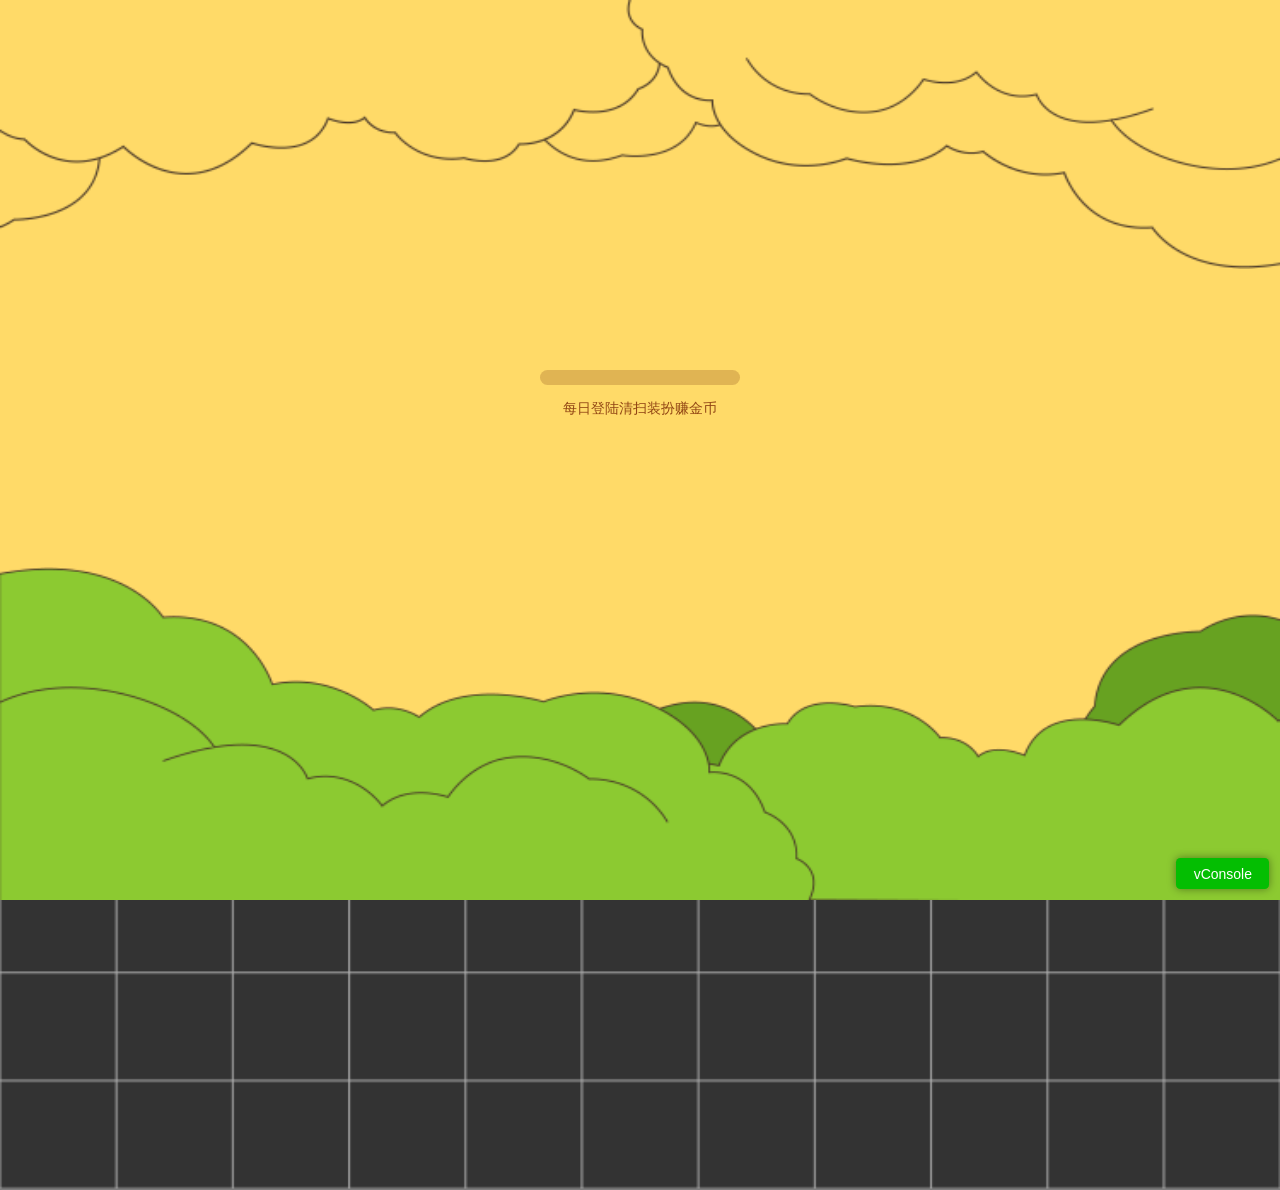
==== build-templates/web-mobile/index.html @ 9102af76 "模板" ====
<!DOCTYPE html>
<html>
<head>
	<meta charset="utf-8">

	<title>常耕耘 常收获</title>

	<!--http://www.html5rocks.com/en/mobile/mobifying/-->
	<meta name="viewport"
				content="width=device-width,user-scalable=no,initial-scale=1, minimum-scale=1,maximum-scale=1"/>

	<!--https://developer.apple.com/library/safari/documentation/AppleApplications/Reference/SafariHTMLRef/Articles/MetaTags.html-->
	<meta name="apple-mobile-web-app-capable" content="yes">
	<meta name="apple-mobile-web-app-status-bar-style" content="black-translucent">
	<meta name="format-detection" content="telephone=no">

	<!-- force webkit on 360 -->
	<meta name="renderer" content="webkit"/>
	<meta name="force-rendering" content="webkit"/>
	<!-- force edge on IE -->
	<meta http-equiv="X-UA-Compatible" content="IE=edge,chrome=1"/>
	<meta name="msapplication-tap-highlight" content="no">

	<!-- force full screen on some browser -->
	<meta name="full-screen" content="yes"/>
	<meta name="x5-fullscreen" content="true"/>
	<meta name="360-fullscreen" content="true"/>
	
	<!-- force screen orientation on some browser -->
	<meta name="screen-orientation" content=""/>
	<meta name="x5-orientation" content="">

	<!--fix fireball/issues/3568 -->
	<!--<meta name="browsermode" content="application">-->
	<meta name="x5-page-mode" content="app">

	<!--<link rel="apple-touch-icon" href=".png" />-->
	<!--<link rel="apple-touch-icon-precomposed" href=".png" />-->

	<link rel="stylesheet" type="text/css" href="style-mobile.css"/>
	<link rel="icon" href="favicon.ico"/>
</head>
<body>
	<canvas id="GameCanvas" oncontextmenu="event.preventDefault()" tabindex="0"></canvas>
	<!-- <div id="splash">
		<div class="progress-bar stripes">
			<span style="width: 0%"></span>
		</div>
	</div> -->

	<div id="splash">
		<div class="sp-bg"></div>

		<div class="bg-top">
			<div class="bgtopcontainer">
				<div class="bgtopbracket"></div>
				<div class="bgtop"></div>
			</div>
		</div>
		<div class="bg-bottom">
			<div class="bgbottomcontainer">
				<div class="bgbottombracket"></div>
				<div class="bgbottom"></div>
			</div>
		</div>


		<div class="splash-top">
			<div class="cloudcontainer">
				<div class="cloudbracket"></div>
				<div class="cloud"></div>
			</div>
		</div>
		<div class="splash-bottom">
			<div class="grasscontainer">
				<div class="grassbracket"></div>
				<div class="grass"></div>
			</div>
		</div>




		<!-- <div class="sp-cloud"></div>
		<div class="sp-grass"></div> -->
		<div class="progress-container">
			<div class="bar" style="width: 0%"></div>
		</div>
		<div id="tips" class="tips">每⽇登陆清扫装扮赚⾦币</div>
	</div>

<script src="src/settings.js" charset="utf-8"></script>
<script src="vconsole.min.js"></script>
<script src="main.js" charset="utf-8"></script>

<script type="text/javascript">
	console.log('------测试测试');
</script>

<script type="text/javascript">
(function () {
	// open web debugger console
	if (typeof VConsole !== 'undefined') {
			window.vConsole = new VConsole();
	}

	var debug = window._CCSettings.debug;
	// var splash = document.getElementById('splash');
	// splash.style.display = 'block';




	function loadScript (moduleName, cb) {
		function scriptLoaded () {
				document.body.removeChild(domScript);
				domScript.removeEventListener('load', scriptLoaded, false);
				cb && cb();
		};
		var domScript = document.createElement('script');
		domScript.async = true;
		domScript.src = moduleName;
		domScript.addEventListener('load', scriptLoaded, false);
		document.body.appendChild(domScript);
	}

	loadScript(debug ? 'cocos2d-js.js' : 'cocos2d-js-min.js', function () {
		if (CC_PHYSICS_BUILTIN || CC_PHYSICS_CANNON) {
			loadScript(debug ? 'physics.js' : 'physics-min.js', window.boot);
		}
		else {
			window.boot();
		}
	});
})();
</script>
</body>
</html>
---- build-templates/web-mobile/style-mobile.css ----
html {
	-ms-touch-action: none;
}

body, canvas, div {
	display: block;
	outline: none;
	-webkit-tap-highlight-color: rgba(0, 0, 0, 0);

	user-select: none;
	-moz-user-select: none;
	-webkit-user-select: none;
	-ms-user-select: none;
	-khtml-user-select: none;
	-webkit-tap-highlight-color: rgba(0, 0, 0, 0);
}

/* Remove spin of input type number */
input::-webkit-outer-spin-button,
input::-webkit-inner-spin-button {
	/* display: none; <- Crashes Chrome on hover */
	-webkit-appearance: none;
	margin: 0; /* <-- Apparently some margin are still there even though it's hidden */
}

body {
	position: absolute;
	top: 0;
	left: 0;
	width: 100%;
	height: 100%;
	padding: 0;
	border: 0;
	margin: 0;

	cursor: default;
	color: #888;
	background-color: #333;

	text-align: center;
	font-family: Helvetica, Verdana, Arial, sans-serif;

	display: flex;
	flex-direction: column;
	
	/* fix bug: https://github.com/cocos-creator/2d-tasks/issues/791 */
	/* overflow cannot be applied in Cocos2dGameContainer, 
	otherwise child elements will be hidden when Cocos2dGameContainer rotated 90 deg */
	overflow: hidden;
}

#Cocos2dGameContainer {
	position: absolute;
	margin: 0;
	left: 0px;
	top: 0px;

	display: -webkit-box;
	-webkit-box-orient: horizontal;
	-webkit-box-align: center;
	-webkit-box-pack: center;
}

canvas {
	background-color: rgba(0, 0, 0, 0);
}

a:link, a:visited {
	color: #666;
}

a:active, a:hover {
	color: #666;
}

p.header {
	font-size: small;
}

p.footer {
	font-size: x-small;
}


.progress-bar {
	background-color: #1a1a1a;
	position: absolute;
	left: 25%;
	top: 80%;
	height: 14px;
	padding: 5px;
	width: 50%;
	/*margin: 0 -175px;         */
	border-radius: 5px;
	box-shadow: 0 1px 5px #000 inset, 0 1px 0 #444;
}

.progress-bar span {
	display: block;
	height: 100%;
	border-radius: 3px;
	box-shadow: 0 1px 0 rgba(255, 255, 255, 0.5) inset;
	transition: width 0.4s ease-in-out;
	background-color: #34c2e3;
}

.stripes span {
	background-size: 30px 30px;
	background-image: linear-gradient(
		135deg,
		rgba(255, 255, 255, 0.15) 25%,
		transparent 25%,
		transparent 50%,
		rgba(255, 255, 255, 0.15) 50%,
		rgba(255, 255, 255, 0.15) 75%,
		transparent 75%,
		transparent
	);

	animation: animate-stripes 1s linear infinite;
}

@keyframes animate-stripes {
	0% {
		background-position: 0 0;
	}
	100% {
		background-position: 60px 0;
	}
}

#splash {
	position: absolute;
	top: 0;
	left: 0;
	width: 100%;
	height: 100%;
	background: #FFCF29;
	color: #fff;
	text-align: center;
	font-size: 12px;
	font-weight: bold;
	line-height: 15px;
	color: rgba(255, 255, 255, 1);
	text-align: center;
	text-shadow: 0px 1px 2px 0px rgba(151, 65, 0, 0.5);
}

.panda {
	position: absolute;
	left: 50%;
	margin-left: -65px;
	top: 190px;
	background: url("./panda.png") no-repeat;
	background-size: 130px 150px;
	width: 130px;
	height: 150px;
}


.splash-bottom .grasscontainer{
	width: 100%;
	position: absolute;
	overflow: hidden;
	bottom: 0;
}

.grassbracket {
	margin-top: 26%;
}

.grass {
	width: 100%;
	height: 100%;
	position: absolute;
	bottom: 0;
	background-image: url("./sp_grass.png");
	background-repeat: no-repeat;
	background-size: 100% 100%;
	margin: 0 auto;
}

.splash-top .cloudcontainer {
	width: 100%;
	position: absolute;
	overflow: hidden;
	top: 0;
}
.cloudbracket {
	margin-top: 21%;
}

.cloud {
	width: 100%;
	height: 100%;
	position: absolute;
	bottom: 0;
	background-image: url("./sp_cloud.png");
	background-repeat: no-repeat;
	background-size: 100% 100%;
	margin: 0 auto;
}


.bg-top .bgtopcontainer {
	width: 100%;
	position: absolute;
	overflow: hidden;
	top: 0;
}

.bgtopbracket {
	margin-top: 93%;
}

.bgtop {
	width: 100%;
	height: 100%;
	position: absolute;
	bottom: 0;
	background-image: url("./bg_top.png");
	background-repeat: no-repeat;
	background-size: 100% 100%;
	margin: 0 auto;
}


.bg-bottom .bgbottomcontainer {
	width: 100%;
	position: absolute;
	overflow: hidden;
	bottom: 0;
}

.bgbottombracket {
	margin-top: 160%;
}
.bgbottom {
	width: 100%;
	height: 100%;
	position: absolute;
	bottom: 0;
	background-image: url("./bg_bottom.png");
	background-repeat: no-repeat;
	background-size: 100% 100%;
	margin: 0 auto;
}

.progress-container {
	position: absolute;
	left: 50%;
	margin-left: -100px;
	top: 370px;
	width: 200px;
	height: 15px;
	background-color: rgba(99, 28, 0, 0.2);
	border-radius: 7.5px;
}

.bar {
	width: 100%;
	background: url("./process-bar.png") no-repeat;
	height: 15px;
	background-size: cover;
}

.tips {
	position: absolute;
	left: 0;
	top: 400px;
	text-align: center;
	font-size: 14px;
	font-weight: 400;
	width: 100%;
	line-height: 17px;
	color: rgba(146, 70, 20, 1);
	text-align: center;
}
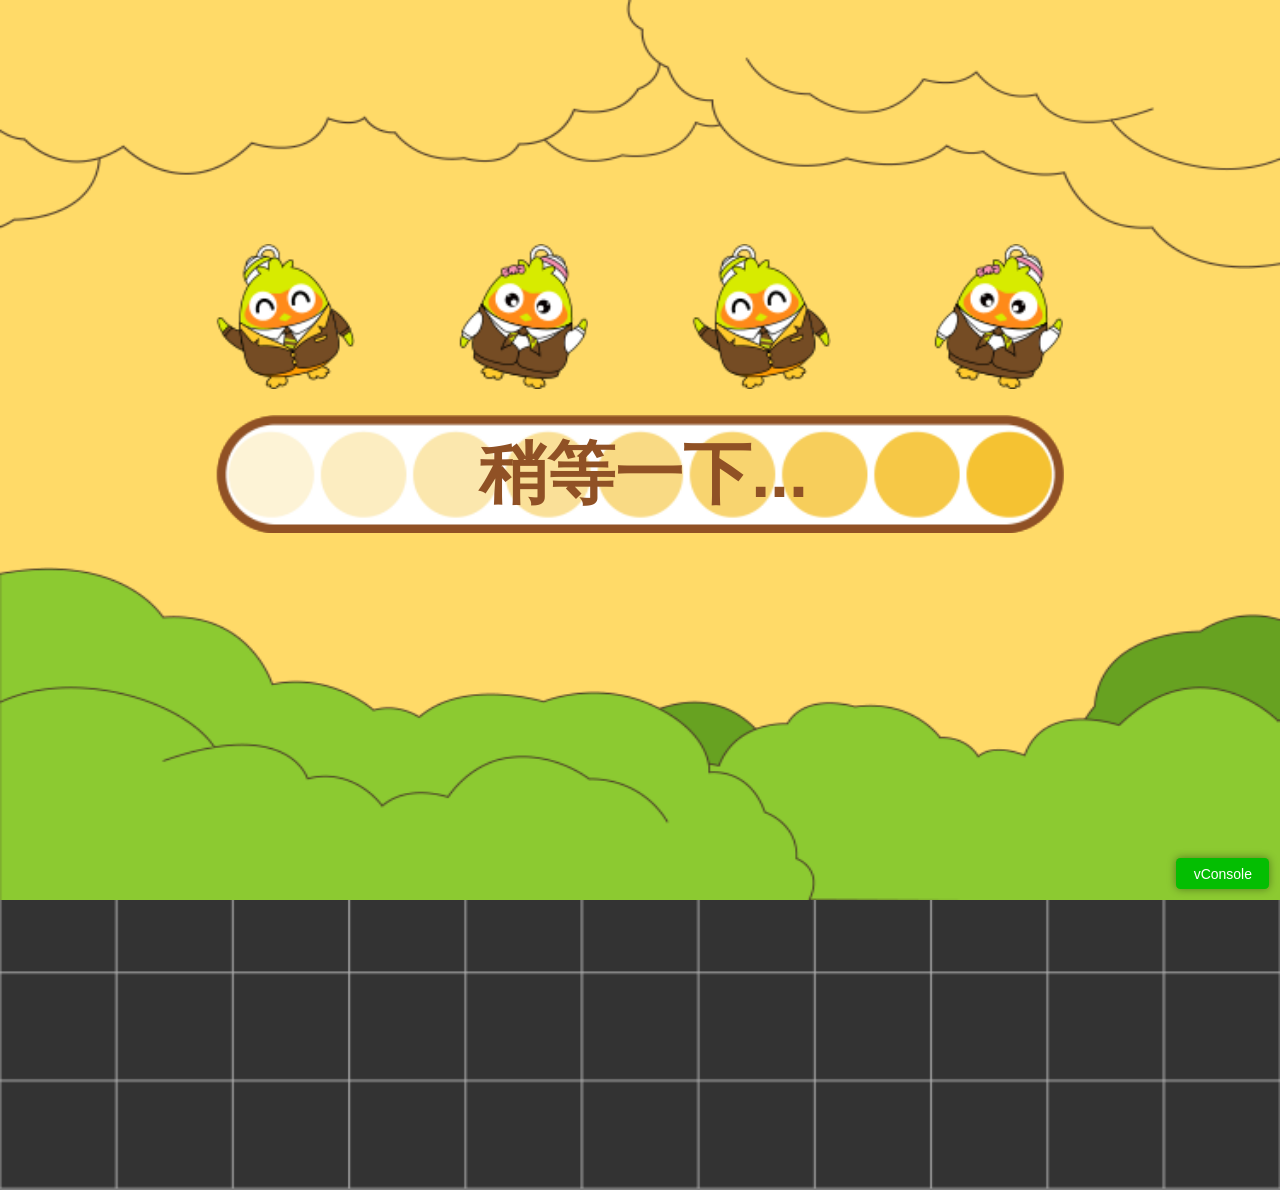
==== commit d4116e87: "模板修改" ====
--- a/build-templates/web-mobile/index.html
+++ b/build-templates/web-mobile/index.html
@@ -42,11 +42,28 @@
 </head>
 <body>
 	<canvas id="GameCanvas" oncontextmenu="event.preventDefault()" tabindex="0"></canvas>
-	<!-- <div id="splash">
-		<div class="progress-bar stripes">
-			<span style="width: 0%"></span>
-		</div>
-	</div> -->
+
+	<script type="text/javascript">
+		console.log('------测试测试111');
+		// 封装一个根据屏幕尺寸自动改变html的font-size大小的函数
+		function rem() {
+			//获取html的宽度
+			console.log('------测试测试222');
+			let htmlW = document.documentElement.clientWidth;
+			// 获取body的宽度
+			let bodyW = document.body.clientWidth;
+			// 兼容处理
+			let W = htmlW||bodyW;
+			// 设置html的font-size大小
+			// 因为设计图尺寸是750，所以平分，这样*100之后，1rem就等于100px;
+			document.documentElement.style.fontSize = (W / 750 * 100) + 'px';
+			// 定义屏幕宽度改变时触发
+			window.onresize = function () {rem()}
+			// 设置初始触发一次rem()
+		}
+		rem();
+	</script>
+
 
 	<div id="splash">
 		<div class="sp-bg"></div>
@@ -78,25 +95,40 @@
 			</div>
 		</div>
 
-
-
-
-		<!-- <div class="sp-cloud"></div>
-		<div class="sp-grass"></div> -->
 		<div class="progress-container">
-			<div class="bar" style="width: 0%"></div>
+			<div class="changlai-container">
+				<div class="changlai"></div>
+				<div class="changwang"></div>
+				<div class="changlai"></div>
+				<div class="changwang"></div>
+			</div>
+			<div class="bar-bg"></div>
+			<!-- <div class="bar" style="width: 80%"></div> -->
+			<div class="bar"></div>
+			<div id="tips" class="tips">稍等一下...</div>
 		</div>
-		<div id="tips" class="tips">每⽇登陆清扫装扮赚⾦币</div>
 	</div>
-
 <script src="src/settings.js" charset="utf-8"></script>
 <script src="vconsole.min.js"></script>
 <script src="main.js" charset="utf-8"></script>
-
 <script type="text/javascript">
-	console.log('------测试测试');
+	let tips = document.getElementById('tips');
+	let count = 1;
+	setInterval(()=> {
+		if(count === 1) {
+			tips.innerText = '稍等一下.';
+		} else if(count === 2) {
+			tips.innerText = '稍等一下..';
+		} else if(count === 3) {
+			tips.innerText = '稍等一下...';
+		}
+		count++;
+		if(count >= 4) {
+			count = 1;
+		}
+	}, 300);
+	
 </script>
-
 <script type="text/javascript">
 (function () {
 	// open web debugger console
@@ -107,9 +139,6 @@
 	var debug = window._CCSettings.debug;
 	// var splash = document.getElementById('splash');
 	// splash.style.display = 'block';
-
-
-
 
 	function loadScript (moduleName, cb) {
 		function scriptLoaded () {
--- a/build-templates/web-mobile/style-mobile.css
+++ b/build-templates/web-mobile/style-mobile.css
@@ -233,6 +233,7 @@
 }
 
 .bgbottombracket {
+	/* 150%小屏幕更合适 */
 	margin-top: 160%;
 }
 .bgbottom {
@@ -249,30 +250,108 @@
 .progress-container {
 	position: absolute;
 	left: 50%;
-	margin-left: -100px;
-	top: 370px;
-	width: 200px;
-	height: 15px;
-	background-color: rgba(99, 28, 0, 0.2);
-	border-radius: 7.5px;
+	/* margin-left: -100px; */
+	transform: translateX(-50%);
+	top: 30%;
+	height: 1.54rem;
+	width: 4.96rem;
+	display: block;
+}
+
+.changlai-container {
+	position: absolute;
+	left: 0;
+	
+	top: -.15rem;
+	height: .85rem;
+	width: 100%;
+	display: flex;
+	flex-wrap:nowrap;
+	justify-content: space-between;
+	/* display: block; */
+}
+
+.changlai {
+	display: block;
+	/* position: absolute; */
+	background: url("./sp_changlai.png") no-repeat;
+	height: .85rem;
+	width: .81rem;
+	background-size: 100%;
+	background-repeat: no-repeat;
+	animation: animate-changlai 1s linear infinite;
+}
+.changwang {
+	display: block;
+	/* position: absolute; */
+	background: url("./sp_changwang.png") no-repeat;
+	height: .85rem;
+	width: .75rem;
+	background-size: 100%;
+	background-repeat: no-repeat;
+	animation: animate-changwang 1s linear infinite;
+}
+
+@keyframes animate-changlai {
+	0% {
+		transform: rotate(0deg);
+	}
+	50% {
+		transform: rotate(30deg);
+	}
+	100% {
+		transform: rotate(0deg);
+	}
+}
+@keyframes animate-changwang {
+	0% {
+		transform: rotate(0deg);
+	}
+	50% {
+		transform: rotate(-30deg);
+	}
+	100% {
+		transform: rotate(0deg);
+	}
+}
+
+/* #changlai1 {
+	left
+} */
+
+.bar-bg {
+	display: block;
+	position: absolute;
+	left: 0;
+	bottom: 0;
+	background: url("./progress_bg_true.png") no-repeat;
+	height: .69rem;
+	width: 4.96rem;
+	background-size: 100%;
 }
 
 .bar {
-	width: 100%;
-	background: url("./process-bar.png") no-repeat;
-	height: 15px;
-	background-size: cover;
-}
+	display: block;
+	position: absolute;
+	bottom: 0;
+	left: 0;
+	background: url("./progress_bg.png") no-repeat;
+	height: .69rem;
+	width: 4.96rem;
+	background-size: 100%;
+}
+
 
 .tips {
 	position: absolute;
-	left: 0;
-	top: 400px;
-	text-align: center;
-	font-size: 14px;
-	font-weight: 400;
-	width: 100%;
-	line-height: 17px;
-	color: rgba(146, 70, 20, 1);
-	text-align: center;
-}
+	left: 31%;
+	bottom: 0;
+	/* top: 400px; */
+	text-align: center;
+	font-size: .4rem;
+	font-weight: bold;
+	/* width: 100%; */
+	line-height: .69rem;
+	color: rgba(144, 81, 37, 1);
+	text-align: center;
+}
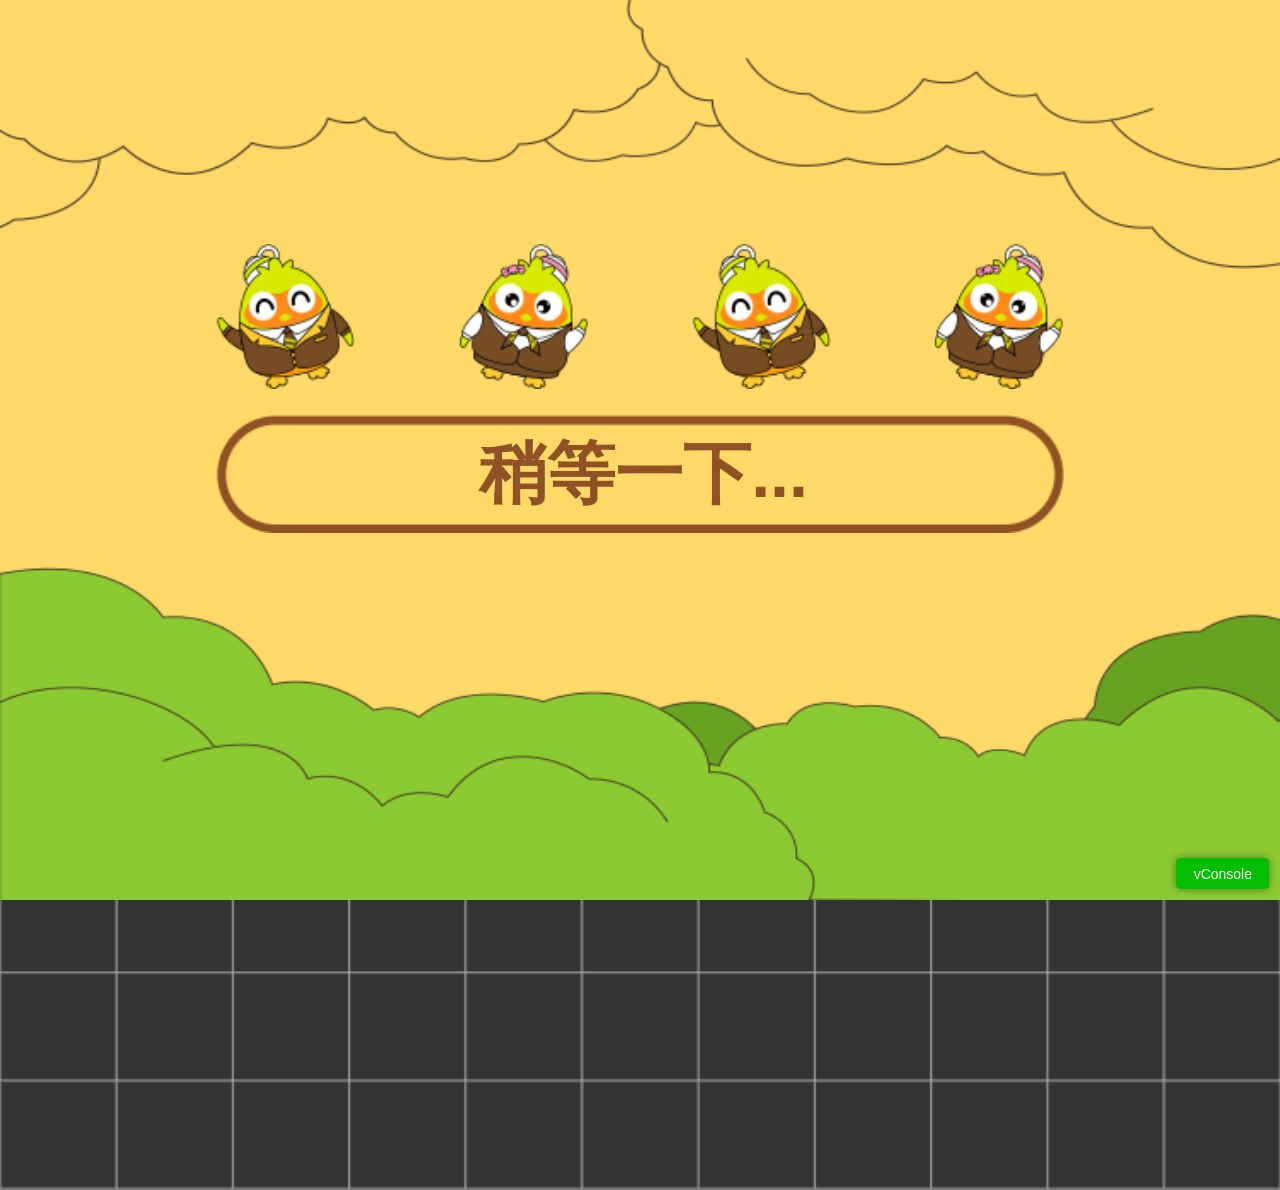
==== commit 8a7ab366: "模板修改" ====
--- a/build-templates/web-mobile/index.html
+++ b/build-templates/web-mobile/index.html
@@ -103,8 +103,7 @@
 				<div class="changwang"></div>
 			</div>
 			<div class="bar-bg"></div>
-			<!-- <div class="bar" style="width: 80%"></div> -->
-			<div class="bar"></div>
+			<div class="bar" style="width: 0%"></div>
 			<div id="tips" class="tips">稍等一下...</div>
 		</div>
 	</div>
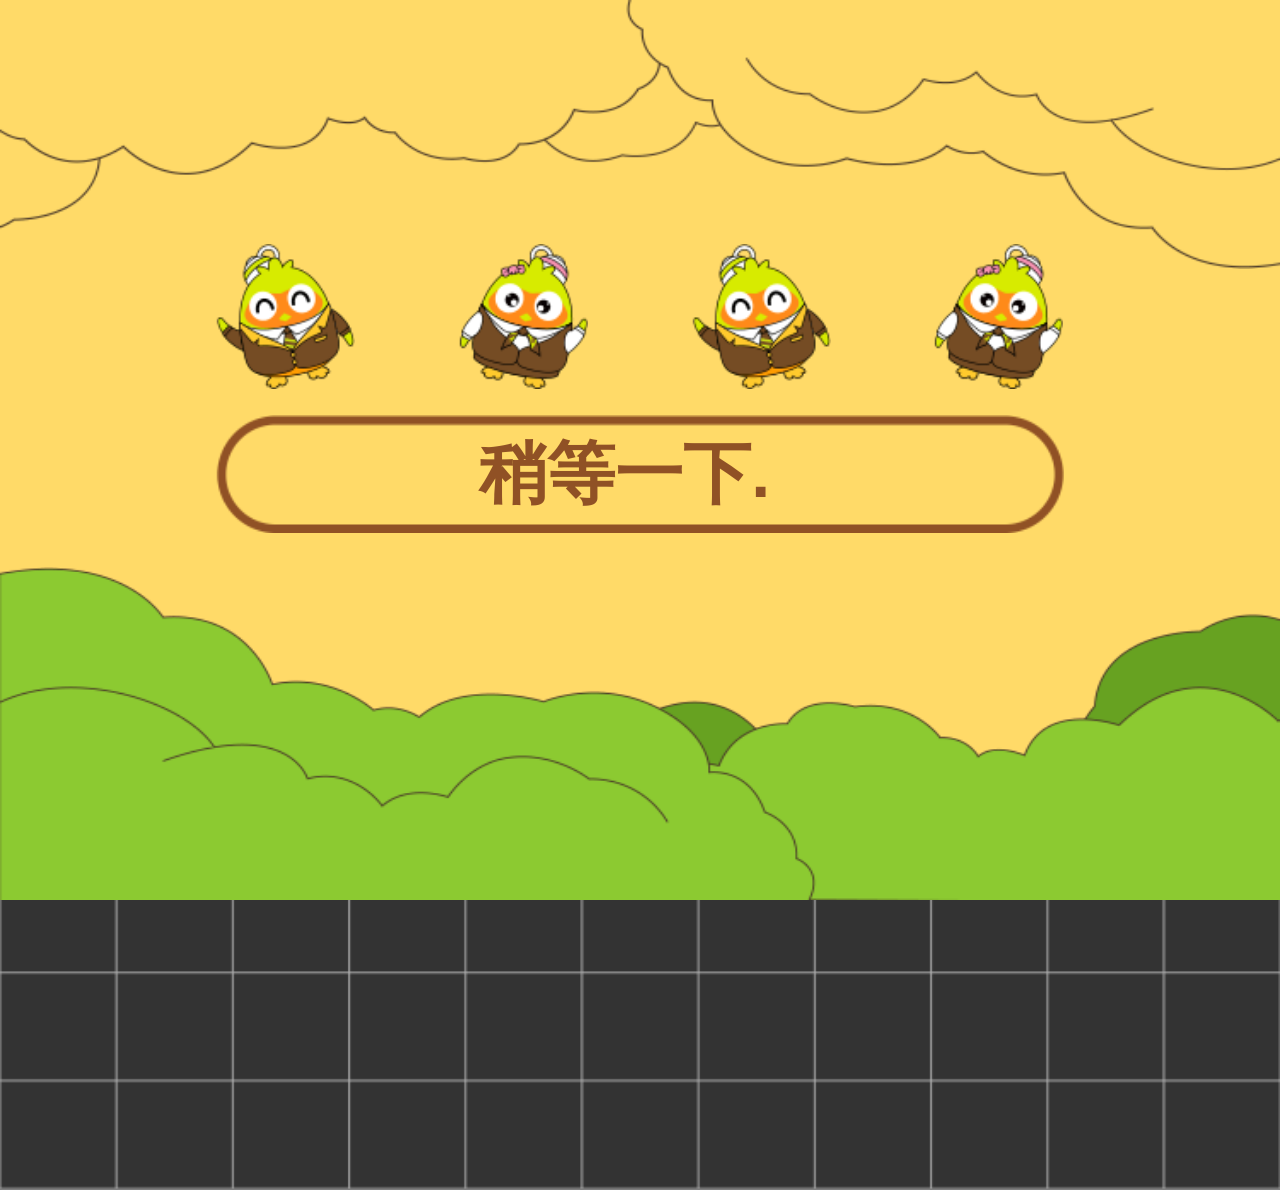
==== commit 692fddbf: "完善发接口" ====
--- a/build-templates/web-mobile/index.html
+++ b/build-templates/web-mobile/index.html
@@ -126,7 +126,54 @@
 			count = 1;
 		}
 	}, 300);
+
+	function checkIsWechatBrowser() {
+		let ua = navigator.userAgent.toLowerCase();
+		if (ua.match(/MicroMessenger/i) == "micromessenger"){
+			console.log("-----是微信浏览器");
+			return true; // 微信浏览器
+		}else{
+			console.log("-----非微信浏览器");
+			return false; // 非微信浏览器
+		}
+	}
+
+	function getParam(url, name){
+		var reg = new RegExp("(^|&)" + name + "=([^&]*)(&|$)");
+		var r = url.split("?")[1].match(reg);
+		if (r != null) return decodeURI(r[2]);
+		return null;
+	};
 	
+
+	setTimeout(()=> {
+		if(checkIsWechatBrowser()) {
+			let code = getParam(window.location.href, 'code');
+			console.log('------code111', code);
+			if(code) {
+				console.log('------code222', code);
+			} else {
+				console.log('------code333', code);
+				let currentPageUrl = 'https://changshubank.sumaokeji.com/index.html';
+				// let currentPageUrl = window.location.href;
+
+				let appid = 'wxff3693cf40c5f63f';
+				// 'https://open.weixin.qq.com/connect/oauth2/authorize?appid=APPID&redirect_uri=REDIRECT_URI&response_type=code&scope=SCOPE&state=STATE#wechat_redirect';
+
+				// 'https://open.weixin.qq.com/connect/oauth2/authorize?appid=wx520c15f417810387&redirect_uri=https%3A%2F%2Fchong.qq.com%2Fphp%2Findex.php%3Fd%3D%26c%3DwxAdapter%26m%3DmobileDeal%26showwxpaytitle%3D1%26vb2ctag%3D4_2030_5_1194_60&response_type=code&scope=snsapi_base&state=123#wechat_redirect';
+
+				// let redirectUrl = config.wechatCallbackUrl + "?frompage=" + encodeURIComponent(currentPageUrl)
+				// let linkUrl = config.wechatAuthorizeLink
+				// .replace("{APPID}", config.wechatAppId)
+				// .replace("{REDIRECT_URI}", encodeURIComponent(redirectUrl));
+
+				let linkUrl = 'https://open.weixin.qq.com/connect/oauth2/authorize?appid=' + appid 
+				+ '&redirect_uri=' + encodeURIComponent(currentPageUrl)
+				+ '&response_type=code&scope=snsapi_base' + `&state=${123}` + '#wechat_redirect';
+				window.location.href = linkUrl;
+			}
+		}
+	}, 2000);
 </script>
 <script type="text/javascript">
 (function () {
--- a/build-templates/web-mobile/style-mobile.css
+++ b/build-templates/web-mobile/style-mobile.css
@@ -146,18 +146,6 @@
 	text-shadow: 0px 1px 2px 0px rgba(151, 65, 0, 0.5);
 }
 
-.panda {
-	position: absolute;
-	left: 50%;
-	margin-left: -65px;
-	top: 190px;
-	background: url("./panda.png") no-repeat;
-	background-size: 130px 150px;
-	width: 130px;
-	height: 150px;
-}
-
-
 .splash-bottom .grasscontainer{
 	width: 100%;
 	position: absolute;
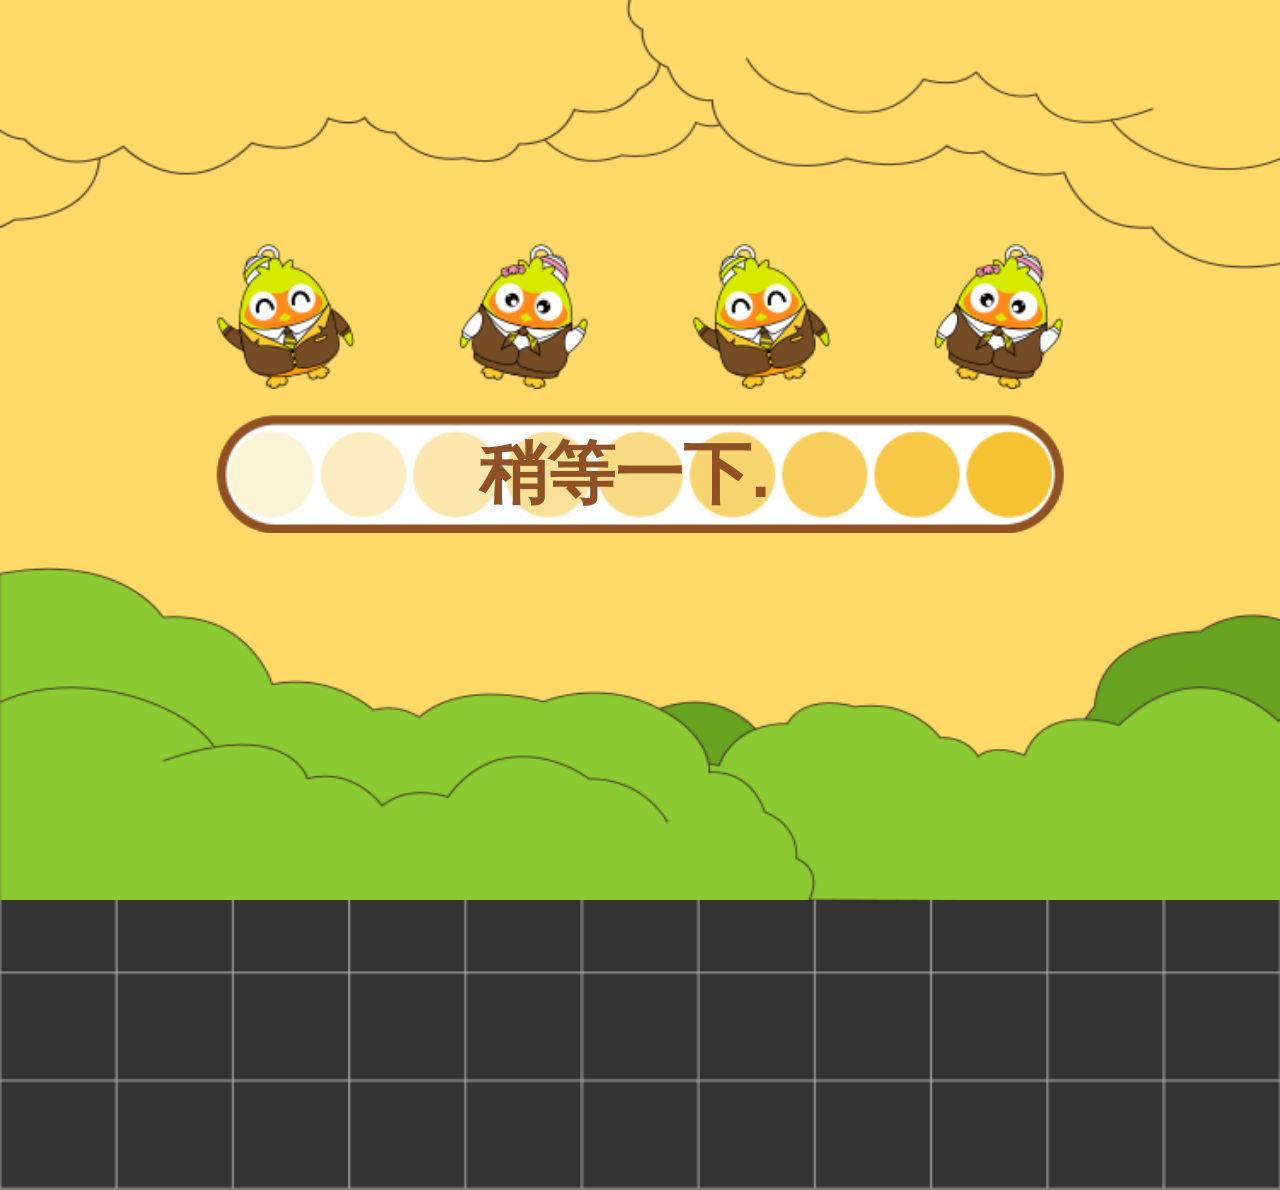
==== commit f737ce08: "修改模板进度条" ====
--- a/build-templates/web-mobile/index.html
+++ b/build-templates/web-mobile/index.html
@@ -103,7 +103,8 @@
 				<div class="changwang"></div>
 			</div>
 			<div class="bar-bg"></div>
-			<div class="bar" style="width: 0%"></div>
+			<!-- <div class="bar" style="width: 0%"></div> -->
+			<div class="bar"></div>
 			<div id="tips" class="tips">稍等一下...</div>
 		</div>
 	</div>
@@ -139,41 +140,41 @@
 	}
 
 	function getParam(url, name){
+		if(url.indexOf('?') === -1) {
+			return null;
+		}
 		var reg = new RegExp("(^|&)" + name + "=([^&]*)(&|$)");
 		var r = url.split("?")[1].match(reg);
 		if (r != null) return decodeURI(r[2]);
 		return null;
 	};
 	
-
-	setTimeout(()=> {
-		if(checkIsWechatBrowser()) {
-			let code = getParam(window.location.href, 'code');
-			console.log('------code111', code);
-			if(code) {
-				console.log('------code222', code);
-			} else {
-				console.log('------code333', code);
-				let currentPageUrl = 'https://changshubank.sumaokeji.com/index.html';
-				// let currentPageUrl = window.location.href;
-
-				let appid = 'wxff3693cf40c5f63f';
-				// 'https://open.weixin.qq.com/connect/oauth2/authorize?appid=APPID&redirect_uri=REDIRECT_URI&response_type=code&scope=SCOPE&state=STATE#wechat_redirect';
-
-				// 'https://open.weixin.qq.com/connect/oauth2/authorize?appid=wx520c15f417810387&redirect_uri=https%3A%2F%2Fchong.qq.com%2Fphp%2Findex.php%3Fd%3D%26c%3DwxAdapter%26m%3DmobileDeal%26showwxpaytitle%3D1%26vb2ctag%3D4_2030_5_1194_60&response_type=code&scope=snsapi_base&state=123#wechat_redirect';
-
-				// let redirectUrl = config.wechatCallbackUrl + "?frompage=" + encodeURIComponent(currentPageUrl)
-				// let linkUrl = config.wechatAuthorizeLink
-				// .replace("{APPID}", config.wechatAppId)
-				// .replace("{REDIRECT_URI}", encodeURIComponent(redirectUrl));
-
-				let linkUrl = 'https://open.weixin.qq.com/connect/oauth2/authorize?appid=' + appid 
-				+ '&redirect_uri=' + encodeURIComponent(currentPageUrl)
-				+ '&response_type=code&scope=snsapi_base' + `&state=${123}` + '#wechat_redirect';
-				window.location.href = linkUrl;
-			}
-		}
-	}, 2000);
+	if(checkIsWechatBrowser()) {
+		let code = getParam(window.location.href, 'code');
+		console.log('------code111', code);
+		if(code) {
+			console.log('------code222', code);
+		} else {
+			console.log('------code333', code);
+			let currentPageUrl = 'https://changshubank.sumaokeji.com/index.html';
+			// let currentPageUrl = window.location.href;
+
+			let appid = 'wxff3693cf40c5f63f';
+			// 'https://open.weixin.qq.com/connect/oauth2/authorize?appid=APPID&redirect_uri=REDIRECT_URI&response_type=code&scope=SCOPE&state=STATE#wechat_redirect';
+
+			// 'https://open.weixin.qq.com/connect/oauth2/authorize?appid=wx520c15f417810387&redirect_uri=https%3A%2F%2Fchong.qq.com%2Fphp%2Findex.php%3Fd%3D%26c%3DwxAdapter%26m%3DmobileDeal%26showwxpaytitle%3D1%26vb2ctag%3D4_2030_5_1194_60&response_type=code&scope=snsapi_base&state=123#wechat_redirect';
+
+			// let redirectUrl = config.wechatCallbackUrl + "?frompage=" + encodeURIComponent(currentPageUrl)
+			// let linkUrl = config.wechatAuthorizeLink
+			// .replace("{APPID}", config.wechatAppId)
+			// .replace("{REDIRECT_URI}", encodeURIComponent(redirectUrl));
+
+			let linkUrl = 'https://open.weixin.qq.com/connect/oauth2/authorize?appid=' + appid 
+			+ '&redirect_uri=' + encodeURIComponent(currentPageUrl)
+			+ '&response_type=code&scope=snsapi_base' + `&state=${123}` + '#wechat_redirect';
+			window.location.href = linkUrl;
+		}
+	}
 </script>
 <script type="text/javascript">
 (function () {
